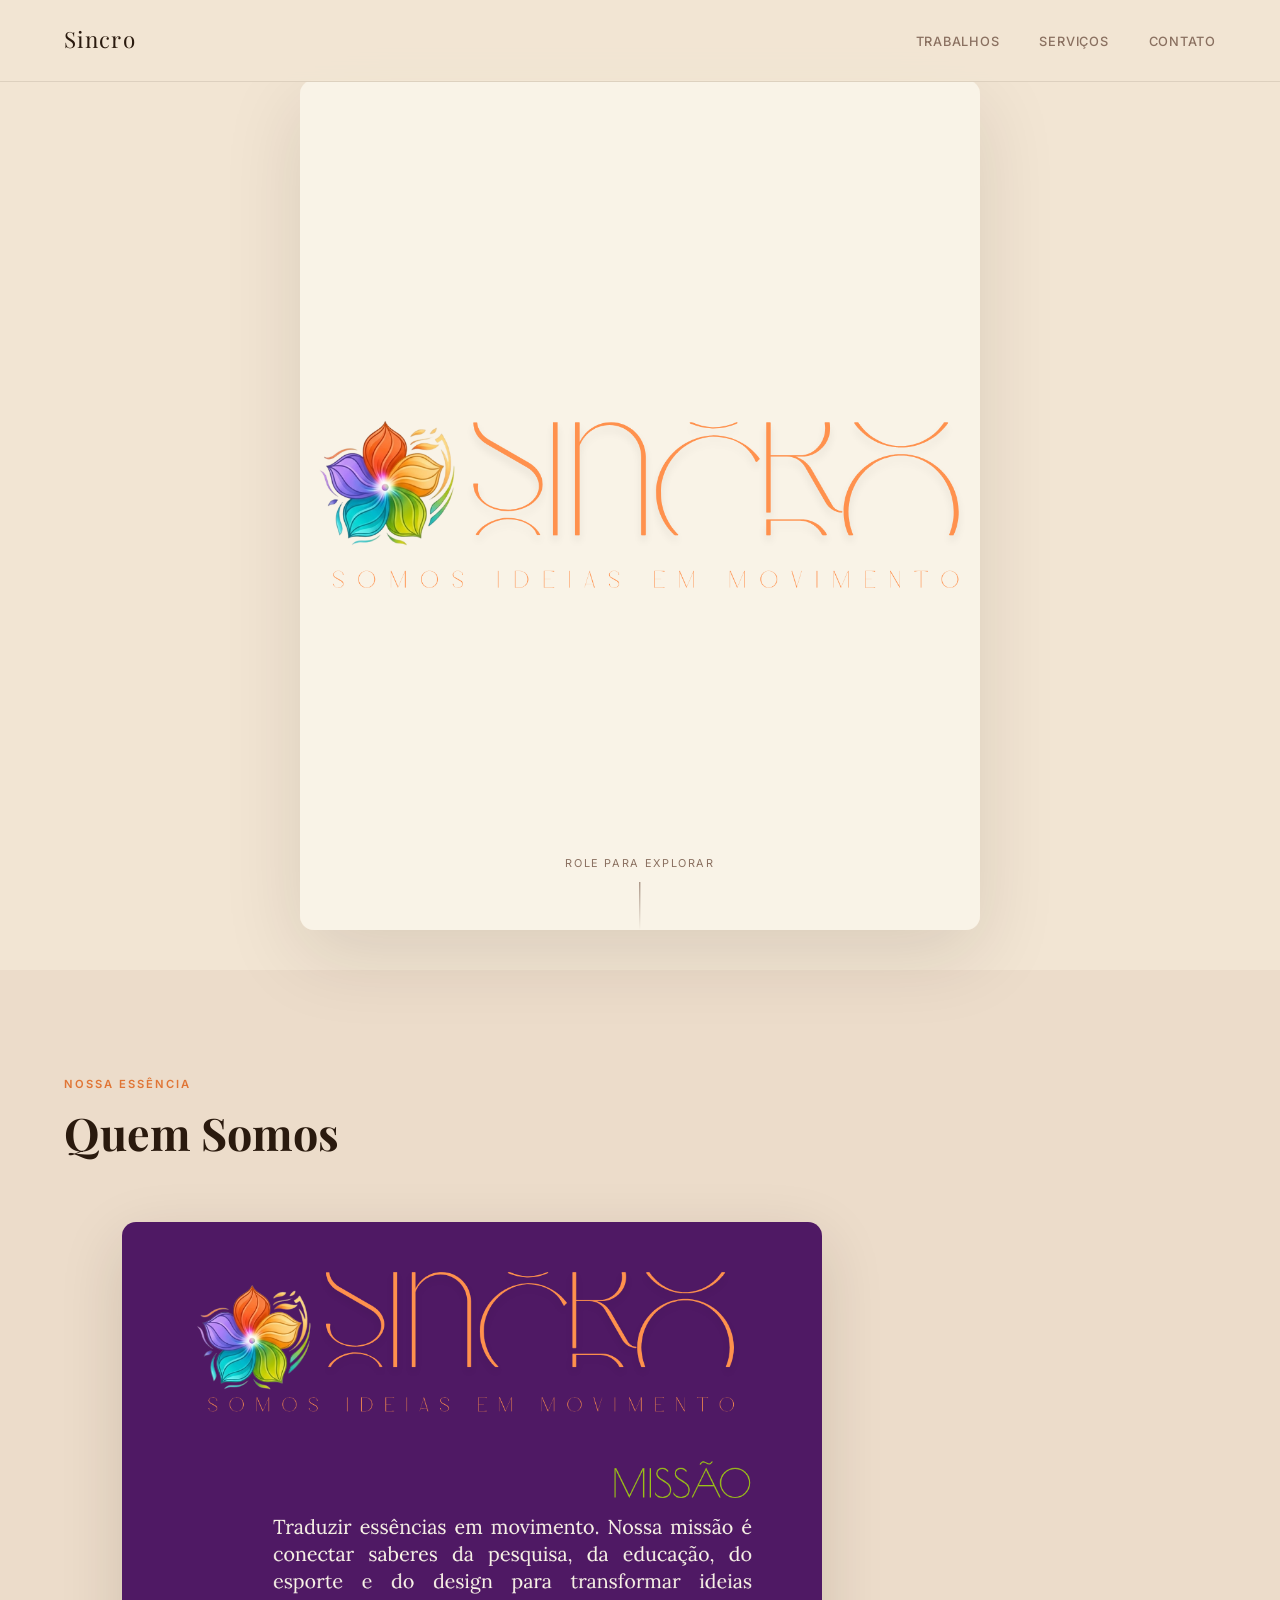
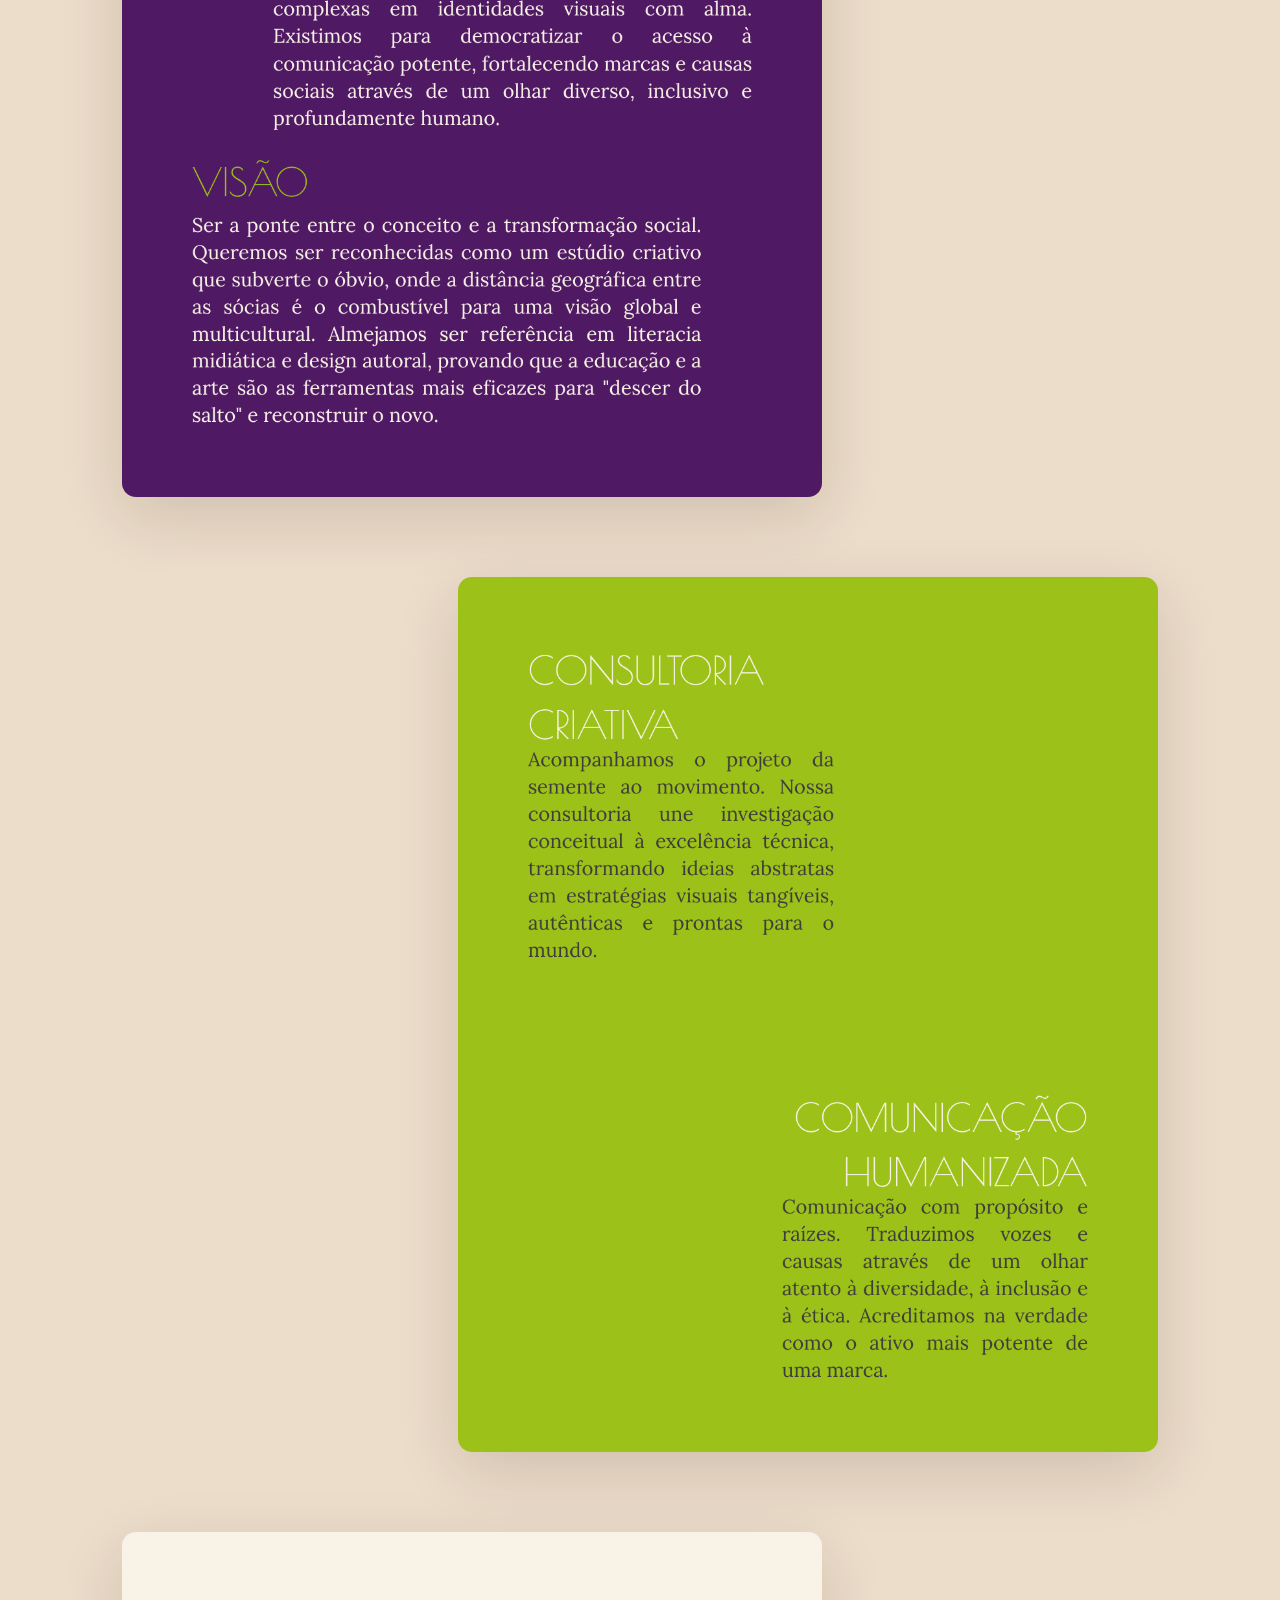
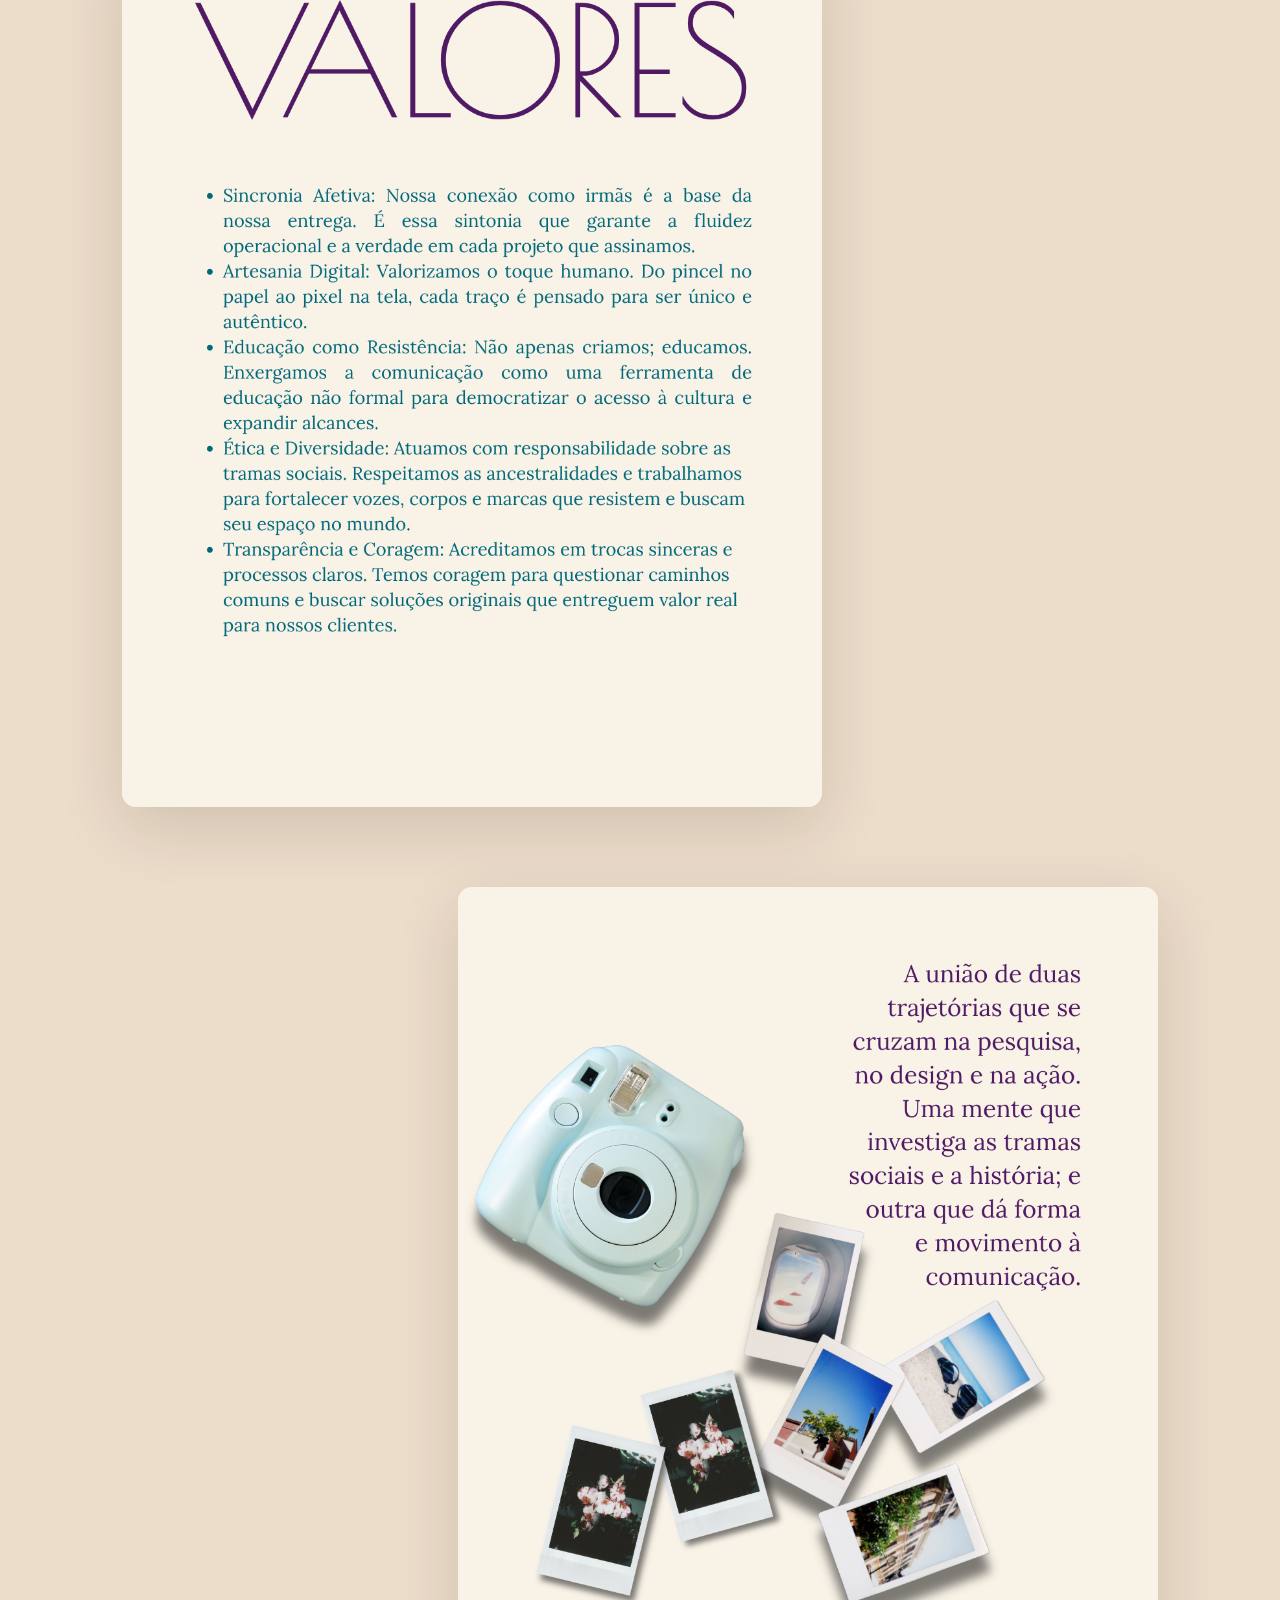
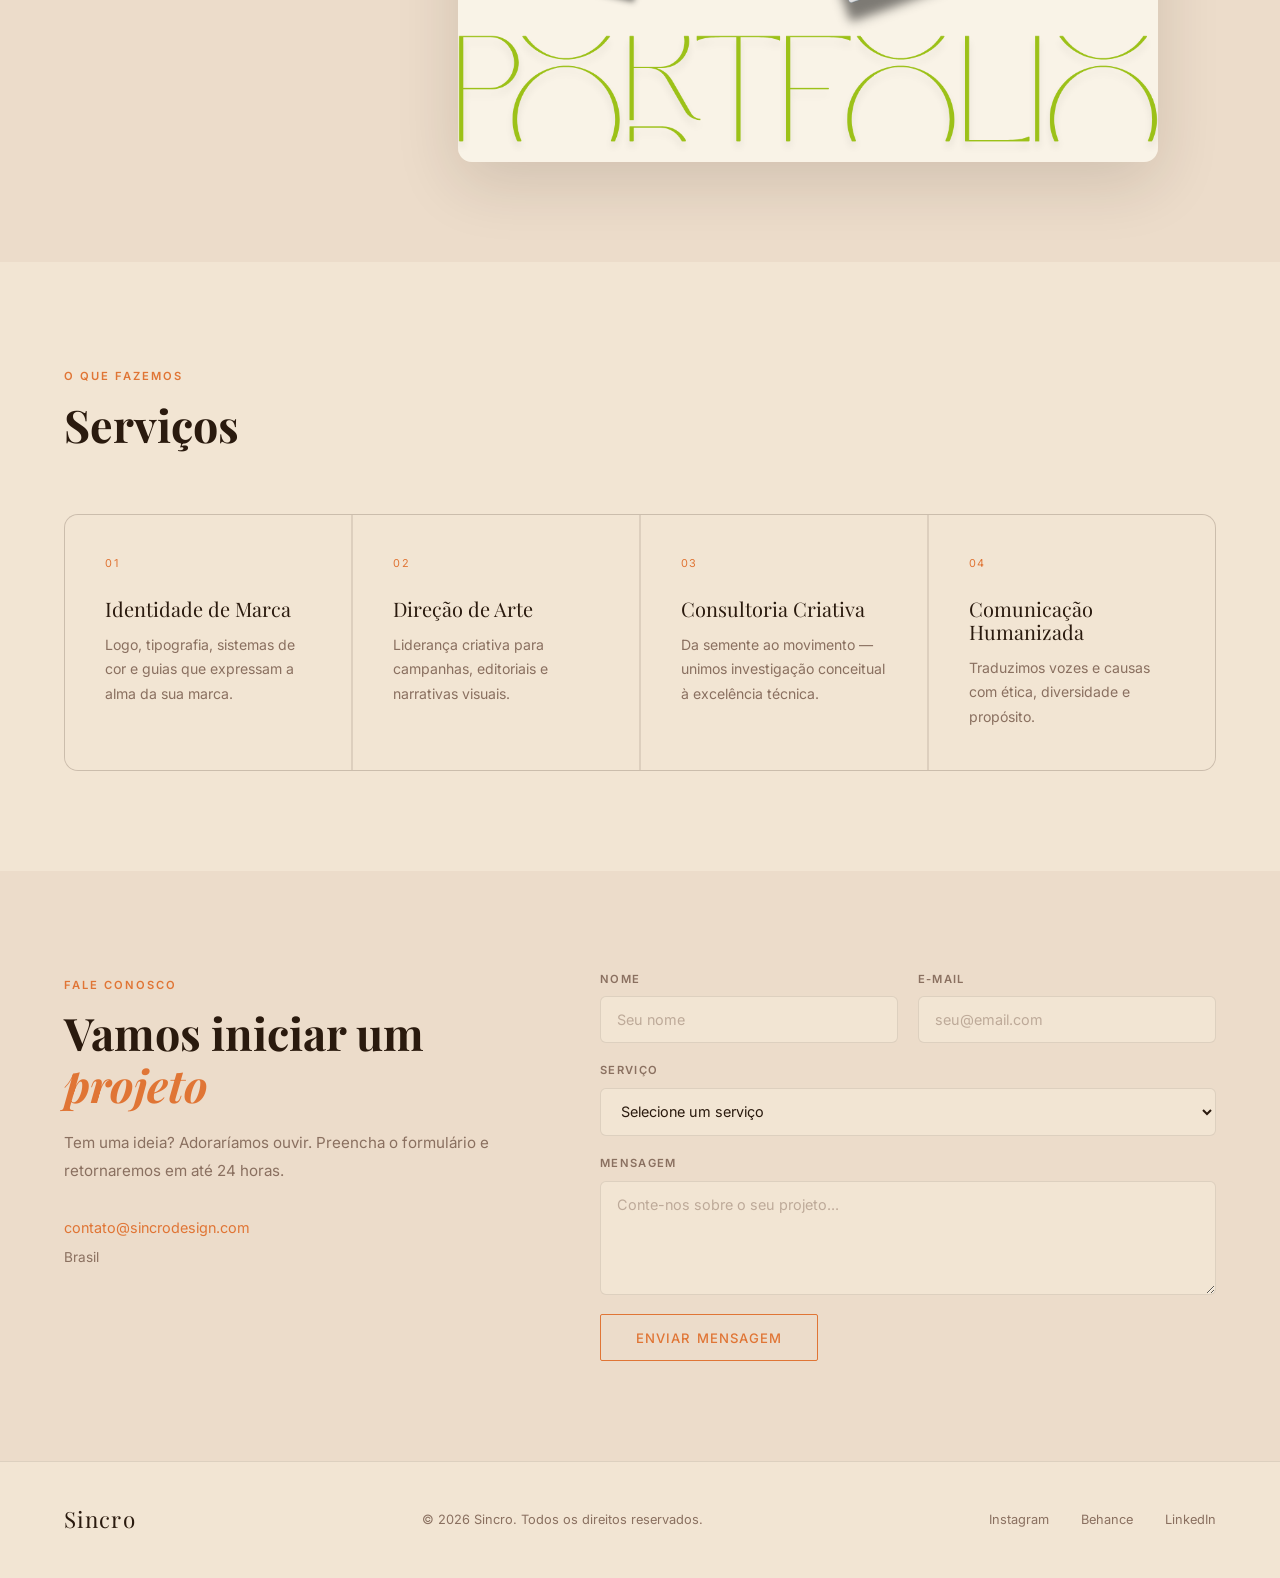
==== index.html @ e6b68ea0 "initial website" ====
<!DOCTYPE html>
<html lang="pt-BR">
<head>
  <meta charset="UTF-8" />
  <meta name="viewport" content="width=device-width, initial-scale=1.0" />
  <title>Sincro — Somos Ideias em Movimento</title>
  <link rel="stylesheet" href="styles.css" />
  <link href="https://fonts.googleapis.com/css2?family=Inter:wght@300;400;500;600&family=Playfair+Display:ital,wght@0,400;0,700;1,400&display=swap" rel="stylesheet" />
</head>
<body>

  <!-- NAV -->
  <nav>
    <a class="logo" href="#">Sincro</a>
    <ul>
      <li><a href="#work">Trabalhos</a></li>
      <li><a href="#services">Serviços</a></li>
      <li><a href="#contact">Contato</a></li>
    </ul>
    <button class="menu-toggle" aria-label="Abrir menu">
      <span></span><span></span><span></span>
    </button>
  </nav>

  <!-- HERO -->
  <header id="hero">
    <div class="hero-image-wrap">
      <img src="4.png" alt="Sincro — Somos Ideias em Movimento" />
    </div>
    <div class="hero-scroll-hint">
      <span>Role para explorar</span>
      <div class="scroll-line"></div>
    </div>
  </header>

  <!-- IDENTITY PANELS -->
  <section id="work">
    <div class="section-header">
      <span class="label">Nossa Essência</span>
      <h2>Quem Somos</h2>
    </div>

    <div class="work-panel">
      <div class="work-panel-image">
        <div class="panel-label">Missão &amp; Visão</div>
        <img src="8.png" alt="Missão e Visão" />
      </div>
    </div>

    <div class="work-panel reverse">
      <div class="work-panel-image">
        <div class="panel-label">O Que Oferecemos</div>
        <img src="9.png" alt="Consultoria Criativa e Comunicação Humanizada" />
      </div>
    </div>

    <div class="work-panel">
      <div class="work-panel-image">
        <div class="panel-label">Nossos Valores</div>
        <img src="10.png" alt="Valores" />
      </div>
    </div>

    <div class="work-panel reverse">
      <div class="work-panel-image">
        <div class="panel-label">Portfólio</div>
        <img src="11.png" alt="Portfólio" />
      </div>
    </div>
  </section>

  <!-- SERVICES -->
  <section id="services">
    <div class="section-header">
      <span class="label">O Que Fazemos</span>
      <h2>Serviços</h2>
    </div>
    <div class="services-grid">
      <div class="service-card">
        <span class="service-num">01</span>
        <h3>Identidade de Marca</h3>
        <p>Logo, tipografia, sistemas de cor e guias que expressam a alma da sua marca.</p>
      </div>
      <div class="service-card">
        <span class="service-num">02</span>
        <h3>Direção de Arte</h3>
        <p>Liderança criativa para campanhas, editoriais e narrativas visuais.</p>
      </div>
      <div class="service-card">
        <span class="service-num">03</span>
        <h3>Consultoria Criativa</h3>
        <p>Da semente ao movimento — unimos investigação conceitual à excelência técnica.</p>
      </div>
      <div class="service-card">
        <span class="service-num">04</span>
        <h3>Comunicação Humanizada</h3>
        <p>Traduzimos vozes e causas com ética, diversidade e propósito.</p>
      </div>
    </div>
  </section>

  <!-- CONTACT -->
  <section id="contact">
    <div class="contact-inner">
      <div class="contact-text">
        <span class="label">Fale Conosco</span>
        <h2>Vamos iniciar um<br /><em>projeto</em></h2>
        <p>Tem uma ideia? Adoraríamos ouvir. Preencha o formulário e retornaremos em até 24 horas.</p>
        <div class="contact-details">
          <a href="mailto:contato@sincrodesign.com">contato@sincrodesign.com</a>
          <span>Brasil</span>
        </div>
      </div>
      <form class="contact-form" action="https://formsubmit.co/contato@sincrodesign.com" method="POST">
        <input type="hidden" name="_subject" value="Nova solicitação de projeto — Sincro" />
        <input type="hidden" name="_captcha" value="false" />
        <input type="hidden" name="_template" value="table" />
        <input type="text" name="_honey" style="display:none" />

        <div class="form-row">
          <div class="form-group">
            <label for="name">Nome</label>
            <input type="text" id="name" name="name" placeholder="Seu nome" required />
          </div>
          <div class="form-group">
            <label for="email">E-mail</label>
            <input type="email" id="email" name="email" placeholder="seu@email.com" required />
          </div>
        </div>
        <div class="form-group">
          <label for="service">Serviço</label>
          <select id="service" name="service">
            <option value="" disabled selected>Selecione um serviço</option>
            <option value="Identidade de Marca">Identidade de Marca</option>
            <option value="Direção de Arte">Direção de Arte</option>
            <option value="Consultoria Criativa">Consultoria Criativa</option>
            <option value="Comunicação Humanizada">Comunicação Humanizada</option>
            <option value="Outro">Outro</option>
          </select>
        </div>
        <div class="form-group">
          <label for="message">Mensagem</label>
          <textarea id="message" name="message" rows="5" placeholder="Conte-nos sobre o seu projeto..." required></textarea>
        </div>
        <button type="submit" class="btn btn-submit">Enviar Mensagem</button>
      </form>
    </div>
  </section>

  <!-- FOOTER -->
  <footer>
    <div class="footer-inner">
      <span class="logo">Sincro</span>
      <p>&copy; 2026 Sincro. Todos os direitos reservados.</p>
      <div class="footer-links">
        <a href="#">Instagram</a>
        <a href="#">Behance</a>
        <a href="#">LinkedIn</a>
      </div>
    </div>
  </footer>

  <script src="script.js"></script>
</body>
</html>
---- styles.css ----
/* ─── Reset & Base ─────────────────────────────────────────── */
*, *::before, *::after { box-sizing: border-box; margin: 0; padding: 0; }

:root {
  --bg:      #f2e5d3;   /* dominant cream from 4.png */
  --bg2:     #ecdcca;   /* slightly deeper cream */
  --accent:  #e07535;   /* orange from the Sincko logo */
  --text:    #2a1a0e;   /* dark warm brown */
  --muted:   #8a7060;   /* warm muted tone */
  --border:  rgba(42, 26, 14, 0.1);
  --radius:  14px;
  --transition: 0.4s cubic-bezier(0.25, 0.46, 0.45, 0.94);
}

html { scroll-behavior: smooth; }

body {
  font-family: 'Inter', sans-serif;
  background: var(--bg);
  color: var(--text);
  line-height: 1.6;
  overflow-x: hidden;
}

img { display: block; width: 100%; height: 100%; object-fit: cover; }

h1, h2, h3 { font-family: 'Playfair Display', serif; line-height: 1.15; }
h1 { font-size: clamp(2.4rem, 5vw, 4.5rem); }
h2 { font-size: clamp(1.8rem, 3.5vw, 3rem); }
h3 { font-size: 1.25rem; font-weight: 400; }
em { color: var(--accent); font-style: italic; }

a { color: inherit; text-decoration: none; }

.label {
  display: inline-block;
  font-size: 0.7rem;
  font-weight: 600;
  letter-spacing: 0.18em;
  text-transform: uppercase;
  color: var(--accent);
  margin-bottom: 0.8rem;
}

.btn {
  display: inline-block;
  padding: 0.9rem 2.2rem;
  border: 1.5px solid var(--accent);
  color: var(--accent);
  font-size: 0.82rem;
  font-weight: 500;
  letter-spacing: 0.08em;
  text-transform: uppercase;
  transition: background var(--transition), color var(--transition);
  border-radius: 2px;
  background: transparent;
  cursor: pointer;
  font-family: 'Inter', sans-serif;
}
.btn:hover { background: var(--accent); color: #fff; }

/* ─── Nav ──────────────────────────────────────────────────── */
nav {
  position: fixed;
  top: 0; left: 0; right: 0;
  z-index: 100;
  display: flex;
  align-items: center;
  justify-content: space-between;
  padding: 1.4rem 5%;
  background: rgba(242, 229, 211, 0.88);
  backdrop-filter: blur(14px);
  border-bottom: 1px solid var(--border);
  transition: padding var(--transition);
}
nav.scrolled { padding: 1rem 5%; }

.logo {
  font-family: 'Playfair Display', serif;
  font-size: 1.4rem;
  letter-spacing: 0.05em;
  color: var(--text);
}

nav ul {
  display: flex;
  gap: 2.5rem;
  list-style: none;
}
nav ul a {
  font-size: 0.8rem;
  font-weight: 500;
  letter-spacing: 0.06em;
  text-transform: uppercase;
  color: var(--muted);
  transition: color 0.2s;
}
nav ul a:hover { color: var(--accent); }

.menu-toggle {
  display: none;
  flex-direction: column;
  gap: 5px;
  background: none;
  border: none;
  cursor: pointer;
  padding: 4px;
}
.menu-toggle span {
  display: block;
  width: 24px;
  height: 1.5px;
  background: var(--text);
  transition: var(--transition);
}

/* ─── Hero ─────────────────────────────────────────────────── */
#hero {
  min-height: 100vh;
  display: flex;
  flex-direction: column;
  align-items: center;
  justify-content: center;
  padding: 80px 5% 40px;
  position: relative;
}

.hero-image-wrap {
  width: 100%;
  max-width: 680px;
  aspect-ratio: 4 / 5;
  border-radius: var(--radius);
  overflow: hidden;
  box-shadow: 0 24px 80px rgba(42, 26, 14, 0.12);
}
.hero-image-wrap img {
  object-fit: contain;
  background: #f2e5d3;
}

.hero-scroll-hint {
  position: absolute;
  bottom: 2.5rem;
  left: 50%;
  transform: translateX(-50%);
  display: flex;
  flex-direction: column;
  align-items: center;
  gap: 0.6rem;
  color: var(--muted);
}
.hero-scroll-hint span {
  font-size: 0.68rem;
  letter-spacing: 0.15em;
  text-transform: uppercase;
}
.scroll-line {
  width: 1px;
  height: 48px;
  background: linear-gradient(to bottom, var(--muted), transparent);
  animation: scrollPulse 2s ease-in-out infinite;
}
@keyframes scrollPulse {
  0%, 100% { opacity: 0.4; transform: scaleY(1); }
  50%       { opacity: 1;   transform: scaleY(1.15); }
}

/* ─── Work panels ──────────────────────────────────────────── */
#work {
  padding: 100px 5%;
  background: var(--bg2);
}

.section-header { margin-bottom: 4rem; }

.work-panel {
  display: flex;
  justify-content: center;
  margin-bottom: 5rem;
}
.work-panel:last-child { margin-bottom: 0; }

.work-panel-image {
  width: 100%;
  max-width: 700px;
  aspect-ratio: 4 / 5;
  border-radius: var(--radius);
  overflow: hidden;
  box-shadow: 0 20px 64px rgba(42, 26, 14, 0.14);
  transition: transform var(--transition), box-shadow var(--transition);
}
.work-panel-image:hover {
  transform: translateY(-6px);
  box-shadow: 0 32px 80px rgba(42, 26, 14, 0.2);
}
.work-panel-image img {
  object-fit: contain;
  width: 100%;
  height: 100%;
}

.panel-label {
  position: absolute;
  top: -2rem;
  left: 0;
  font-size: 0.68rem;
  font-weight: 600;
  letter-spacing: 0.18em;
  text-transform: uppercase;
  color: var(--muted);
}

.work-panel-image { position: relative; }

/* alternating side offset */
.work-panel { justify-content: flex-start; padding-left: 5%; }
.work-panel.reverse { justify-content: flex-end; padding-left: 0; padding-right: 5%; }

/* ─── Services ─────────────────────────────────────────────── */
#services {
  padding: 100px 5%;
}

.services-grid {
  display: grid;
  grid-template-columns: repeat(4, 1fr);
  gap: 1.5px;
  background: var(--border);
  border: 1px solid var(--border);
  border-radius: var(--radius);
  overflow: hidden;
}

.service-card {
  background: var(--bg);
  padding: 2.5rem;
  transition: background var(--transition);
}
.service-card:hover { background: var(--bg2); }

.service-num {
  display: block;
  font-size: 0.68rem;
  color: var(--accent);
  letter-spacing: 0.15em;
  margin-bottom: 1.5rem;
}
.service-card h3 { margin-bottom: 0.8rem; color: var(--text); }
.service-card p { font-size: 0.88rem; color: var(--muted); line-height: 1.75; }

/* ─── Contact ──────────────────────────────────────────────── */
#contact {
  padding: 100px 5%;
  background: var(--bg2);
}

.contact-inner {
  display: grid;
  grid-template-columns: 1fr 1.4fr;
  gap: 6rem;
  align-items: start;
}

.contact-text h2 { margin-bottom: 1.2rem; }
.contact-text p {
  color: var(--muted);
  font-size: 0.95rem;
  margin-bottom: 2rem;
  line-height: 1.8;
}

.contact-details {
  display: flex;
  flex-direction: column;
  gap: 0.5rem;
}
.contact-details a {
  color: var(--accent);
  font-size: 0.9rem;
  transition: opacity 0.2s;
}
.contact-details a:hover { opacity: 0.75; }
.contact-details span { color: var(--muted); font-size: 0.85rem; }

/* Form */
.contact-form {
  display: flex;
  flex-direction: column;
  gap: 1.2rem;
}
.form-row {
  display: grid;
  grid-template-columns: 1fr 1fr;
  gap: 1.2rem;
}
.form-group {
  display: flex;
  flex-direction: column;
  gap: 0.5rem;
}
.form-group label {
  font-size: 0.7rem;
  font-weight: 600;
  letter-spacing: 0.12em;
  text-transform: uppercase;
  color: var(--muted);
}
.form-group input,
.form-group select,
.form-group textarea {
  background: var(--bg);
  border: 1.5px solid var(--border);
  border-radius: 6px;
  padding: 0.85rem 1rem;
  color: var(--text);
  font-family: 'Inter', sans-serif;
  font-size: 0.9rem;
  outline: none;
  transition: border-color 0.2s;
  width: 100%;
}
.form-group input::placeholder,
.form-group textarea::placeholder { color: var(--muted); opacity: 0.5; }
.form-group input:focus,
.form-group select:focus,
.form-group textarea:focus { border-color: var(--accent); }
.form-group select option { background: var(--bg); color: var(--text); }
.form-group textarea { resize: vertical; }

.btn-submit { align-self: flex-start; }

/* ─── Footer ───────────────────────────────────────────────── */
footer {
  border-top: 1px solid var(--border);
  padding: 2.5rem 5%;
  background: var(--bg);
}
.footer-inner {
  display: flex;
  align-items: center;
  justify-content: space-between;
  flex-wrap: wrap;
  gap: 1rem;
}
footer p { font-size: 0.8rem; color: var(--muted); }

.footer-links { display: flex; gap: 2rem; }
.footer-links a {
  font-size: 0.8rem;
  color: var(--muted);
  transition: color 0.2s;
}
.footer-links a:hover { color: var(--accent); }

/* ─── Fade-in animation ────────────────────────────────────── */
.fade-in {
  opacity: 0;
  transform: translateY(28px);
  transition: opacity 0.7s ease, transform 0.7s ease;
}
.fade-in.visible {
  opacity: 1;
  transform: none;
}

/* ─── Responsive ───────────────────────────────────────────── */
@media (max-width: 1100px) {
  .services-grid { grid-template-columns: 1fr 1fr; }
  .work-panel,
  .work-panel.reverse { justify-content: center; padding-left: 0; padding-right: 0; }
}

@media (max-width: 860px) {
  .contact-inner { grid-template-columns: 1fr; gap: 3rem; }

  nav ul { display: none; }
  nav ul.open {
    display: flex;
    flex-direction: column;
    position: absolute;
    top: 100%;
    left: 0; right: 0;
    background: var(--bg);
    padding: 2rem 5%;
    gap: 1.5rem;
    border-bottom: 1px solid var(--border);
  }
  .menu-toggle { display: flex; }

  .hero-image-wrap { max-width: 90vw; }
}

@media (max-width: 600px) {
  section { padding: 70px 5%; }
  .services-grid { grid-template-columns: 1fr; }
  .form-row { grid-template-columns: 1fr; }
  .work-panel-image { max-width: 100%; }
}
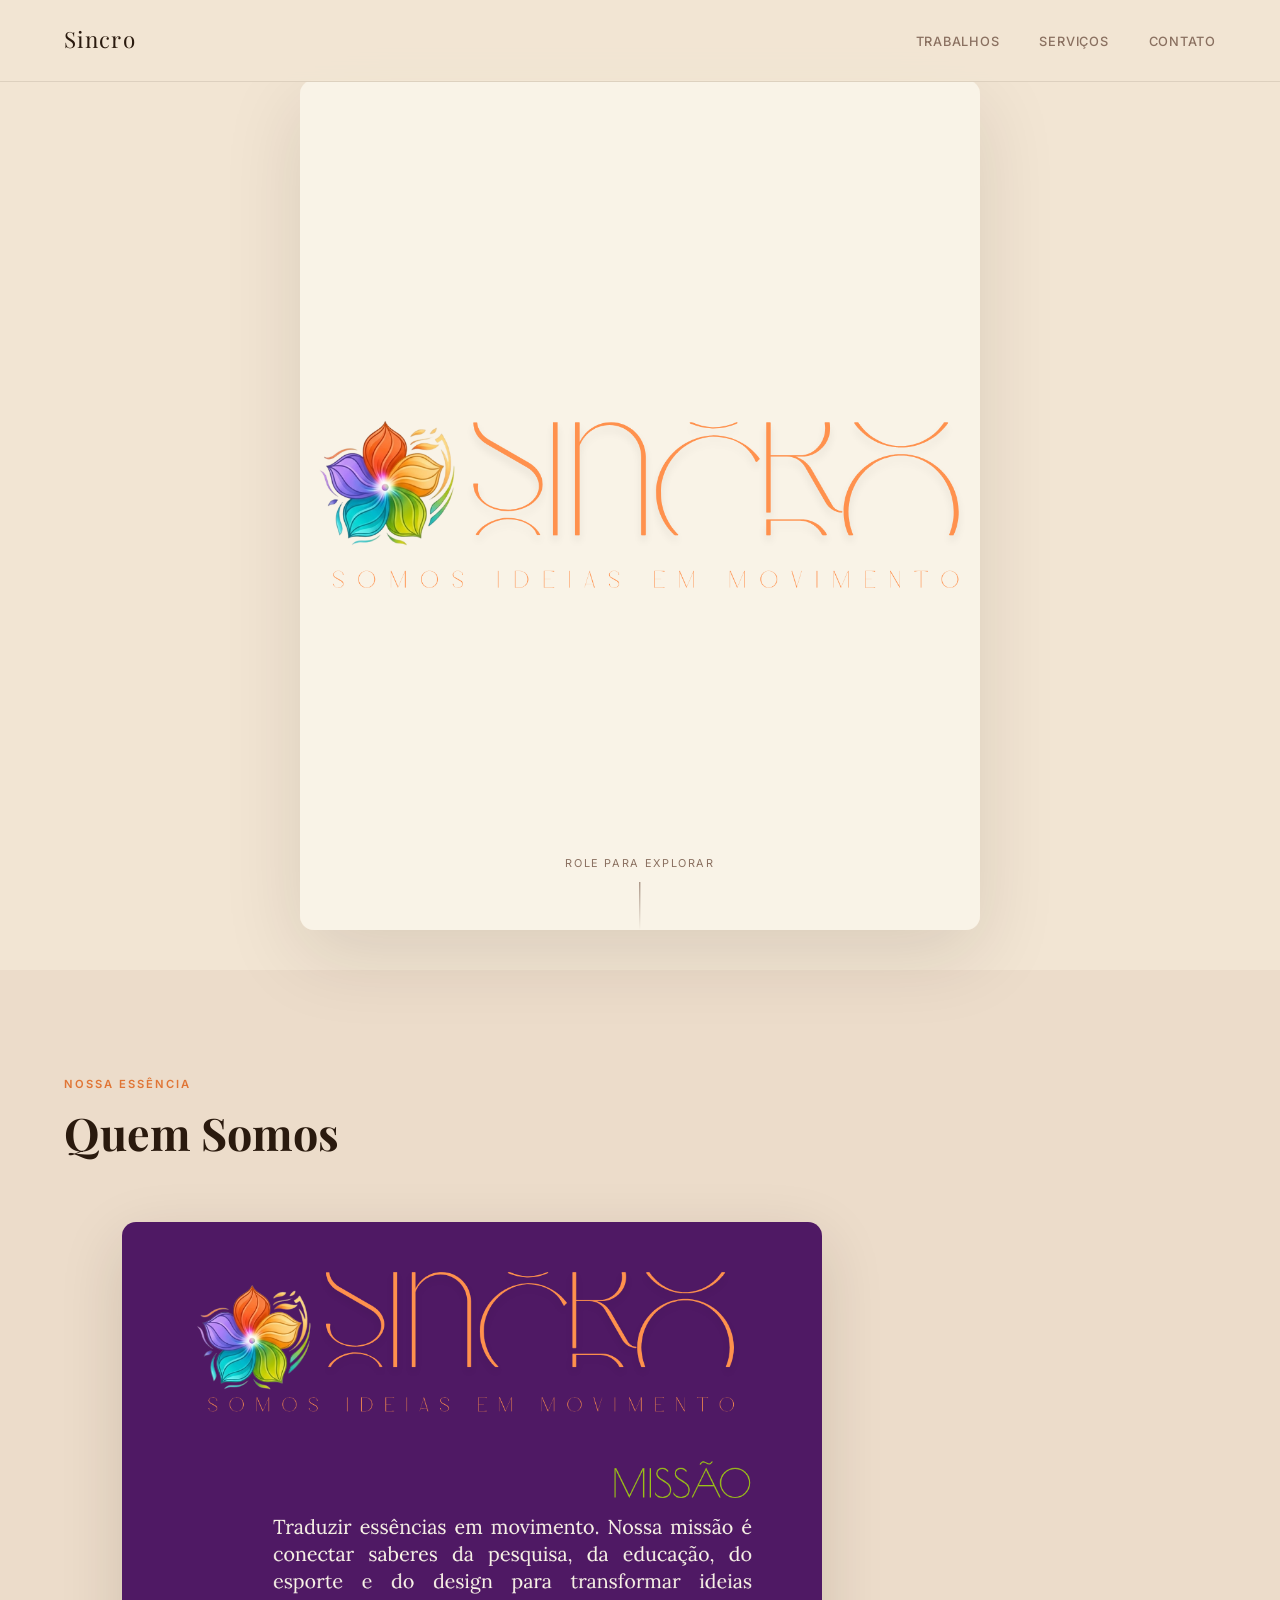
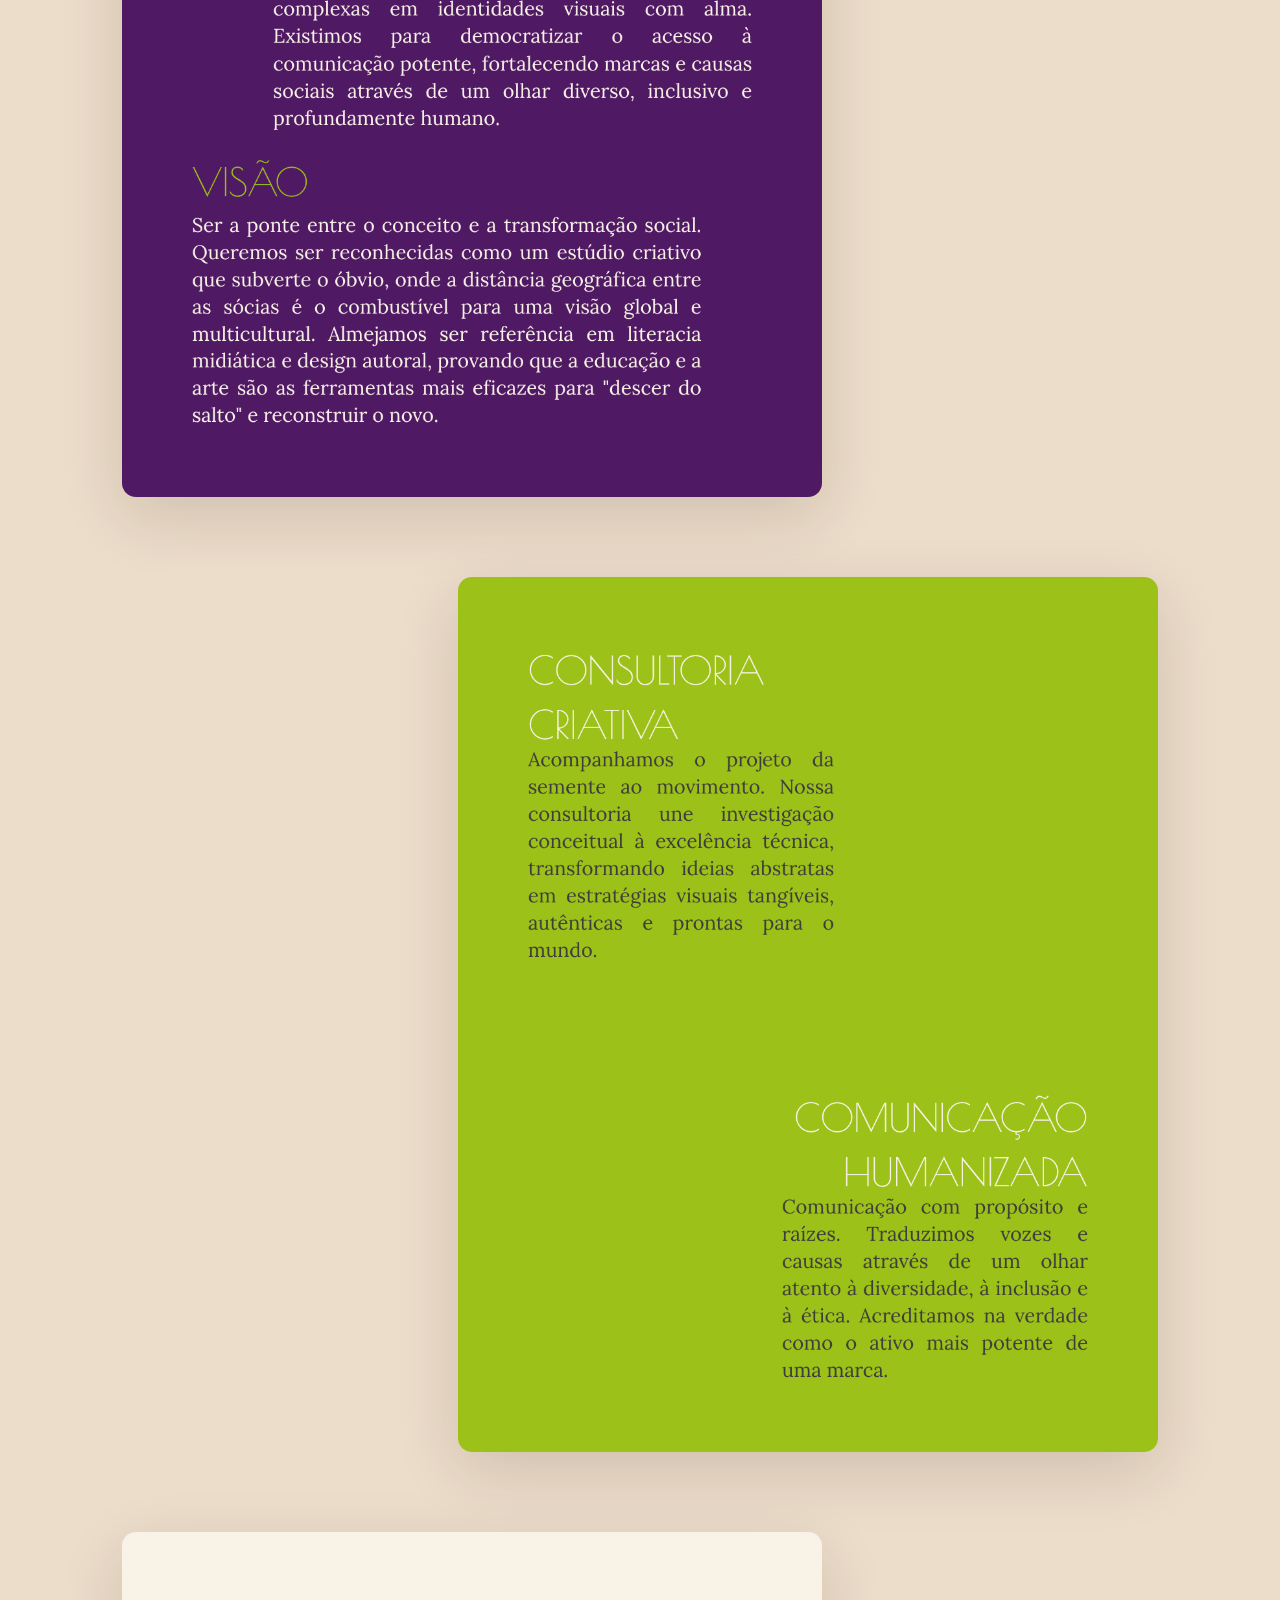
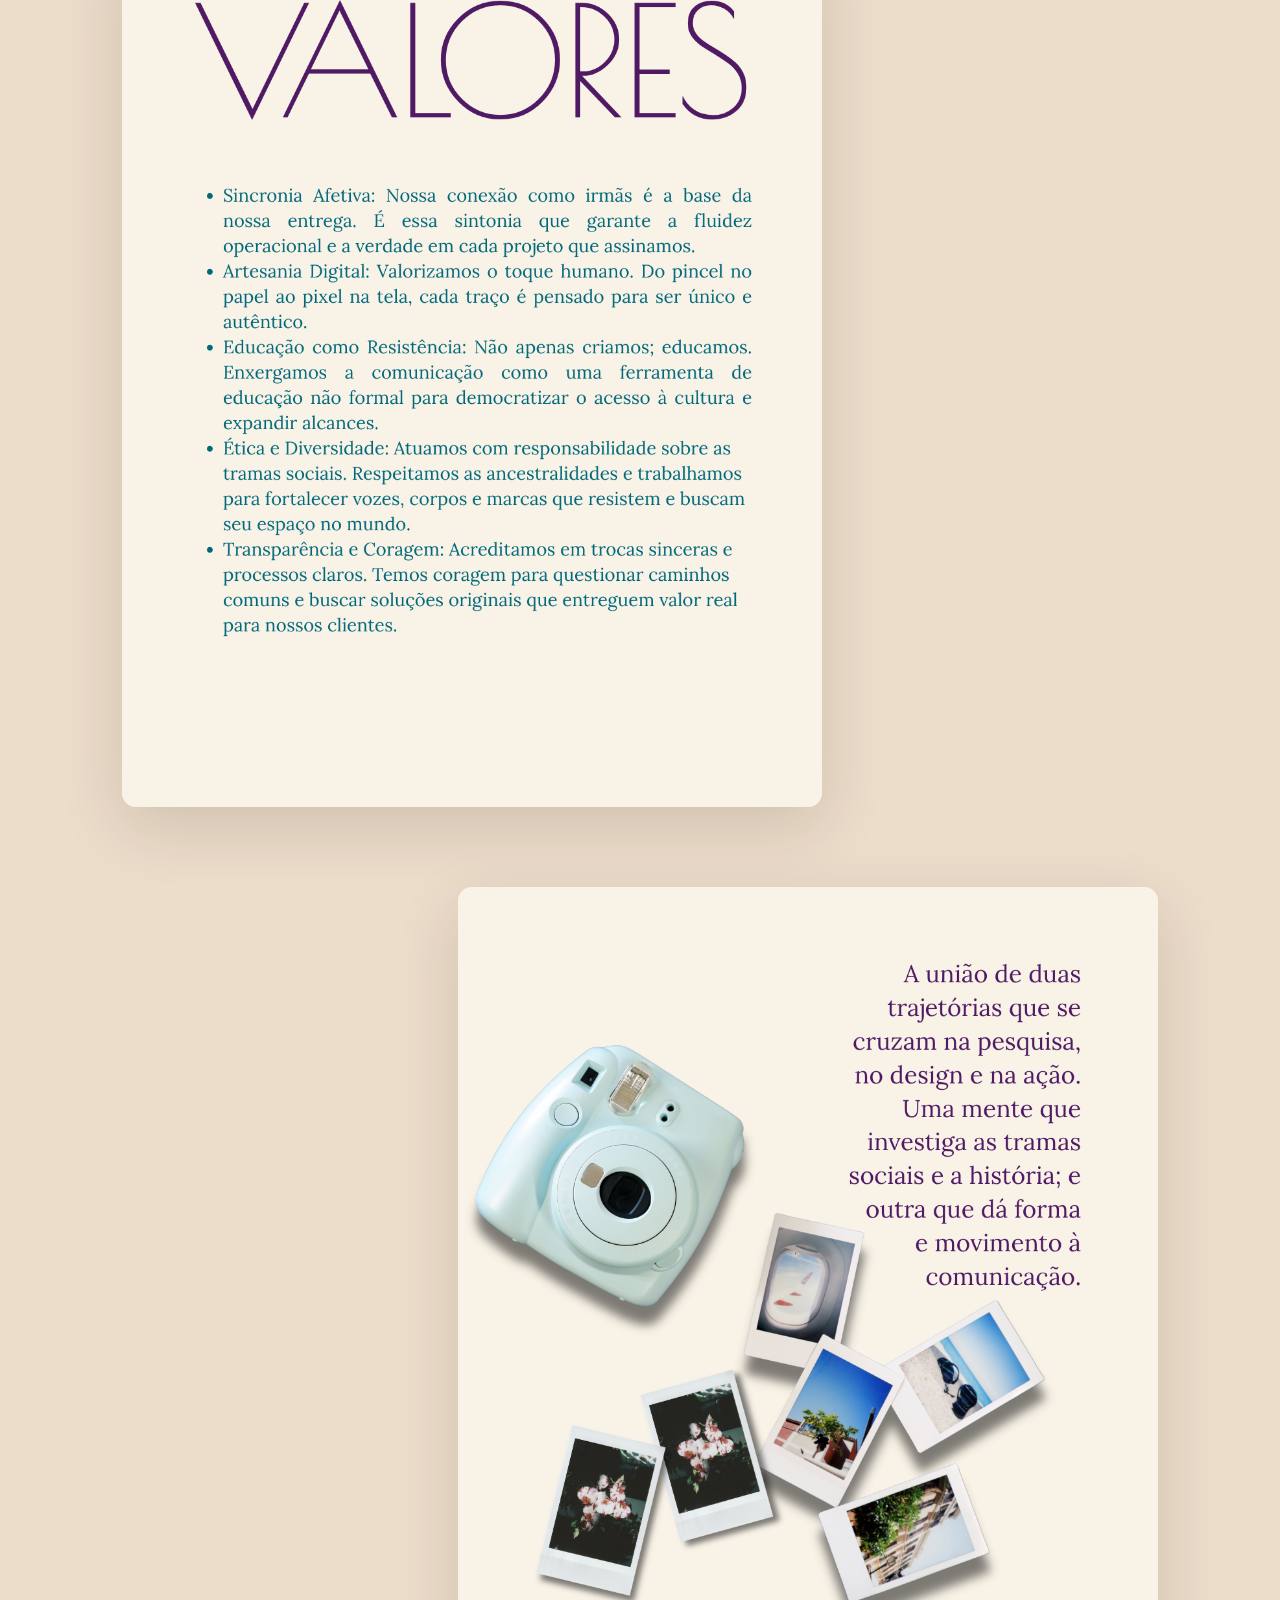
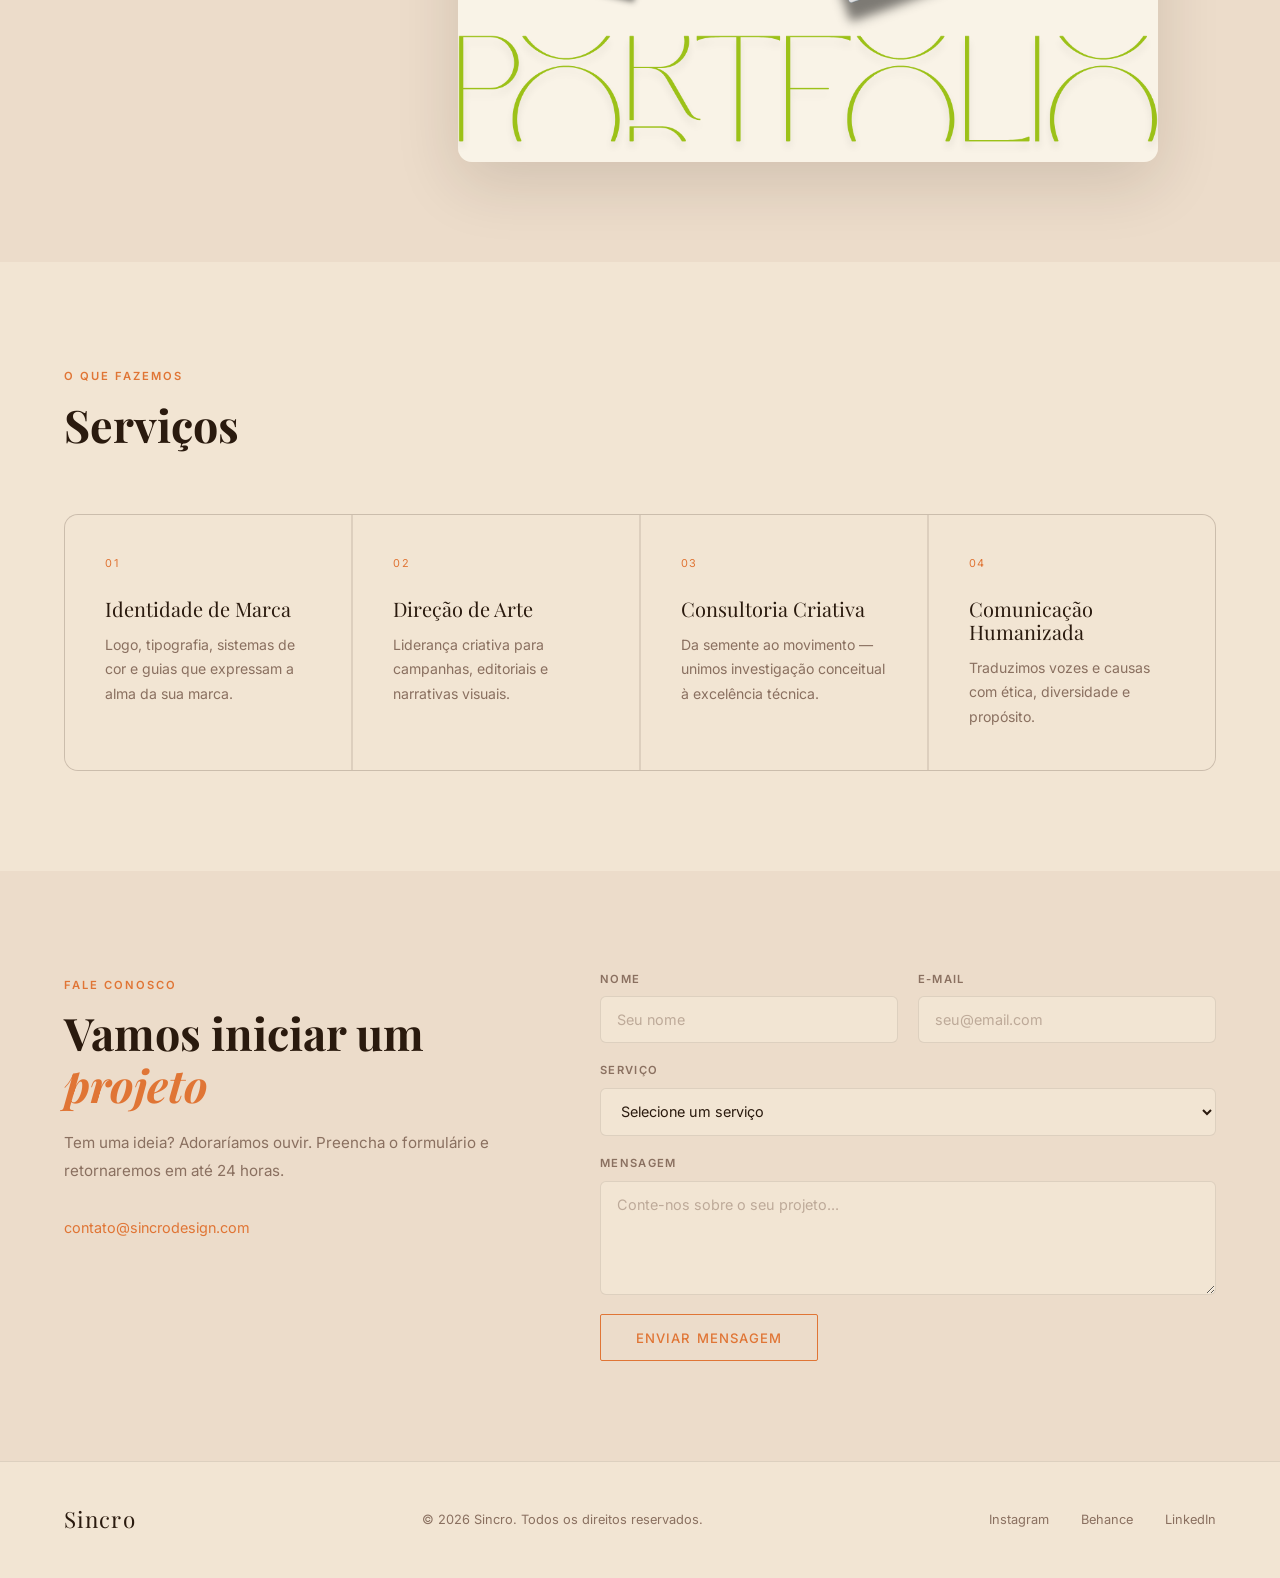
==== commit 6df993e7: "Remove brasil string" ====
--- a/index.html
+++ b/index.html
@@ -108,7 +108,6 @@
         <p>Tem uma ideia? Adoraríamos ouvir. Preencha o formulário e retornaremos em até 24 horas.</p>
         <div class="contact-details">
           <a href="mailto:contato@sincrodesign.com">contato@sincrodesign.com</a>
-          <span>Brasil</span>
         </div>
       </div>
       <form class="contact-form" action="https://formsubmit.co/contato@sincrodesign.com" method="POST">
